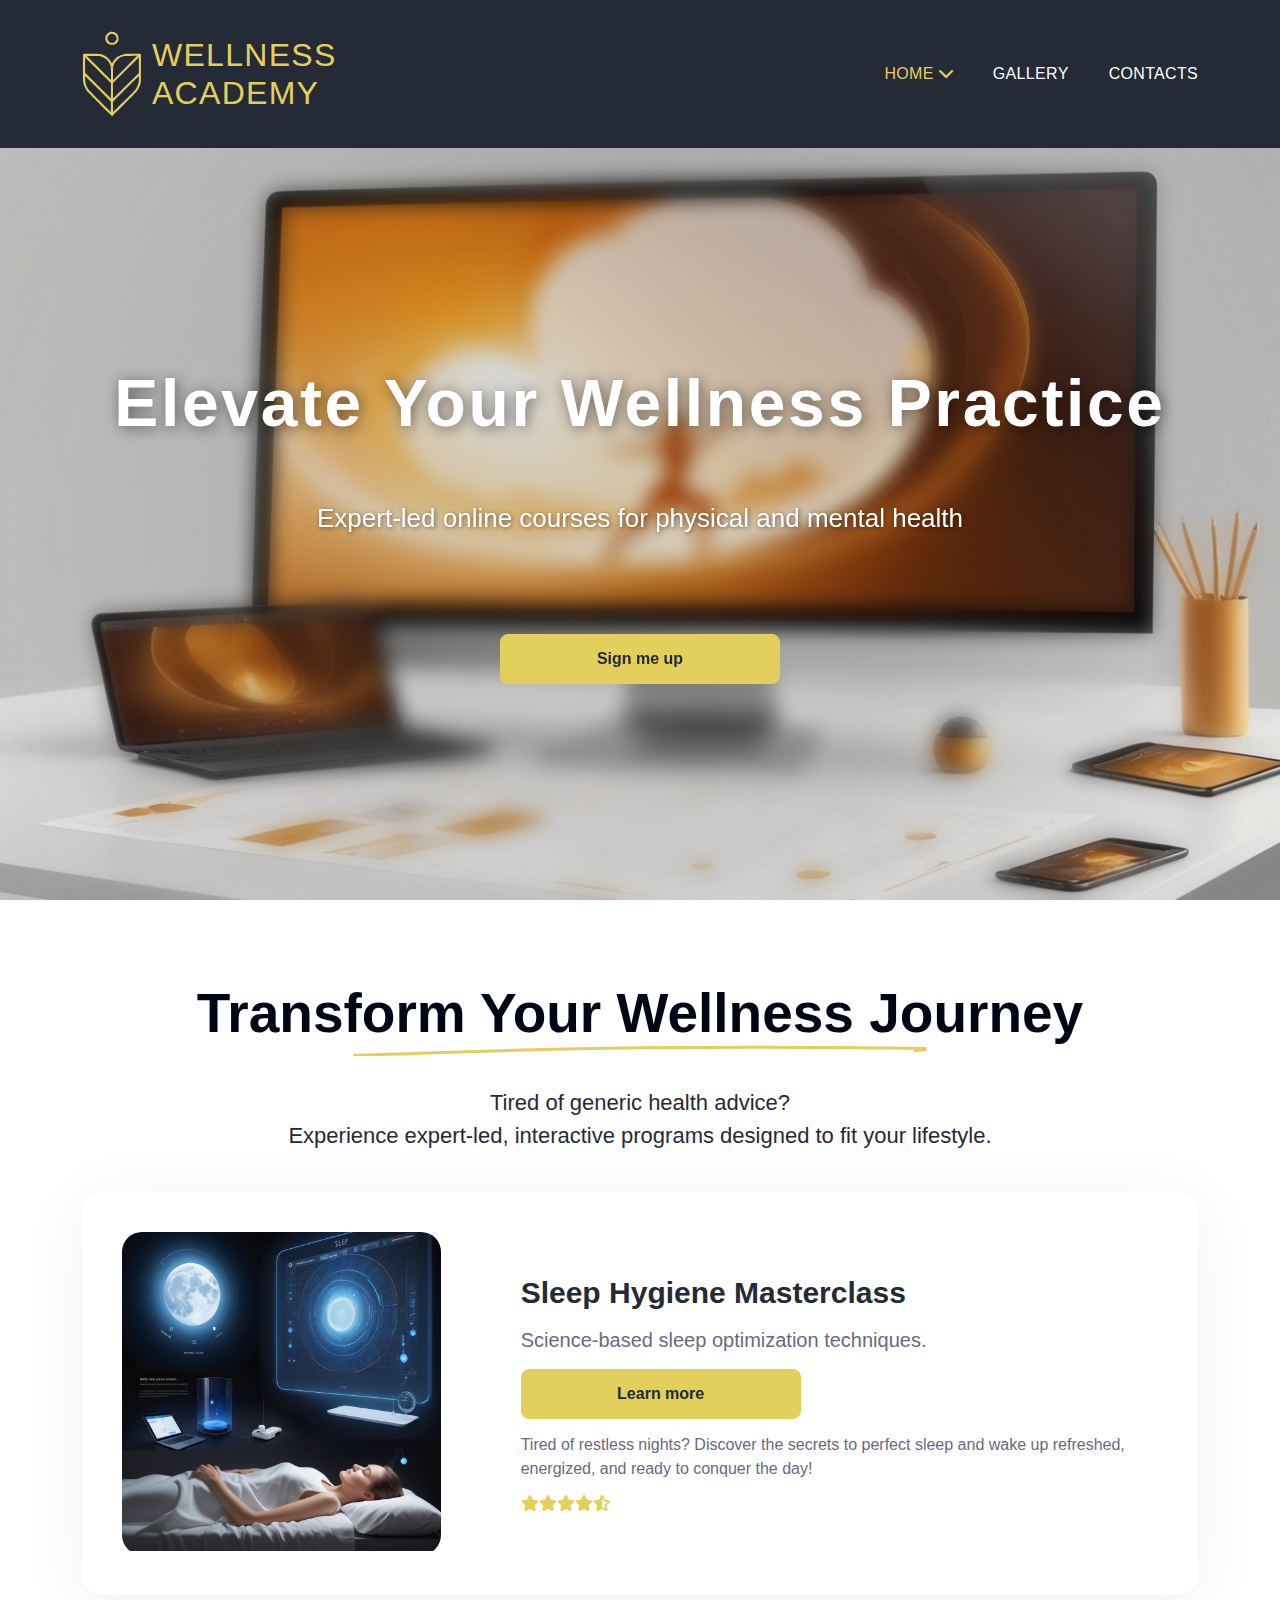
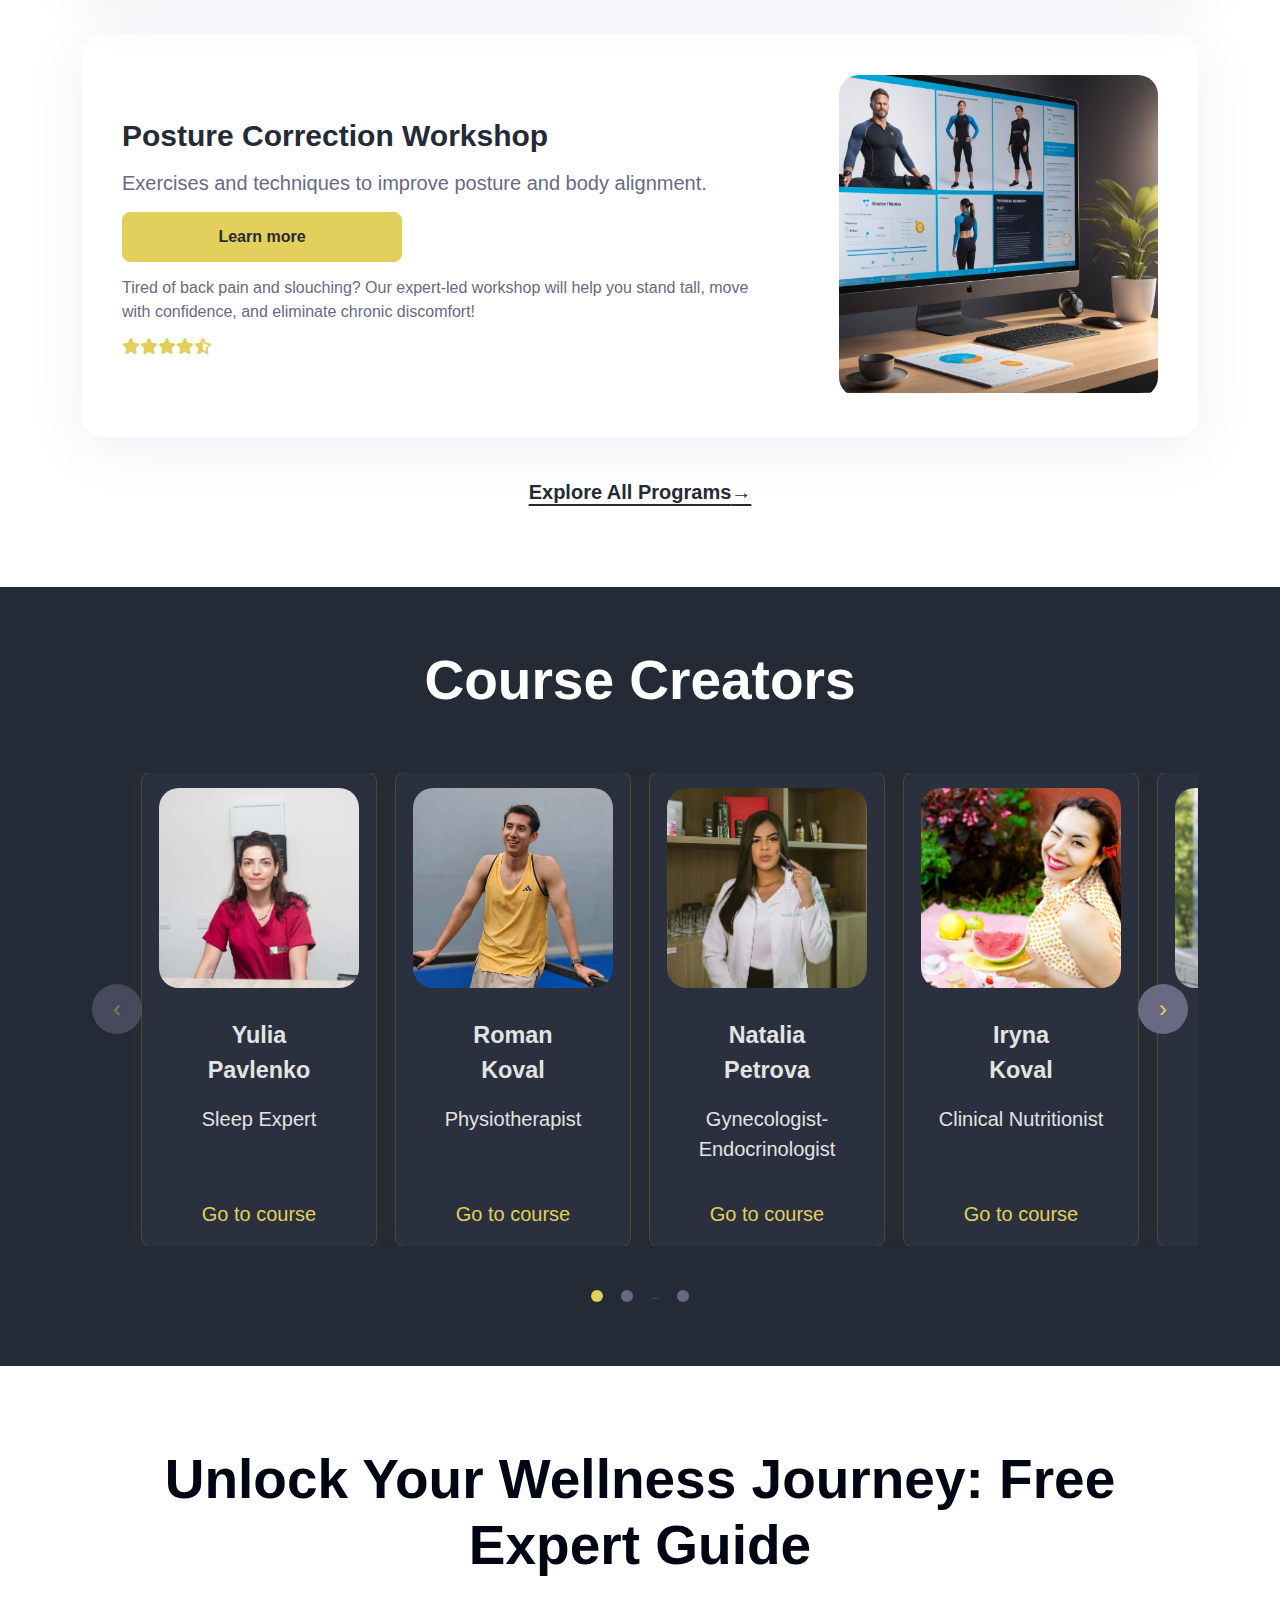
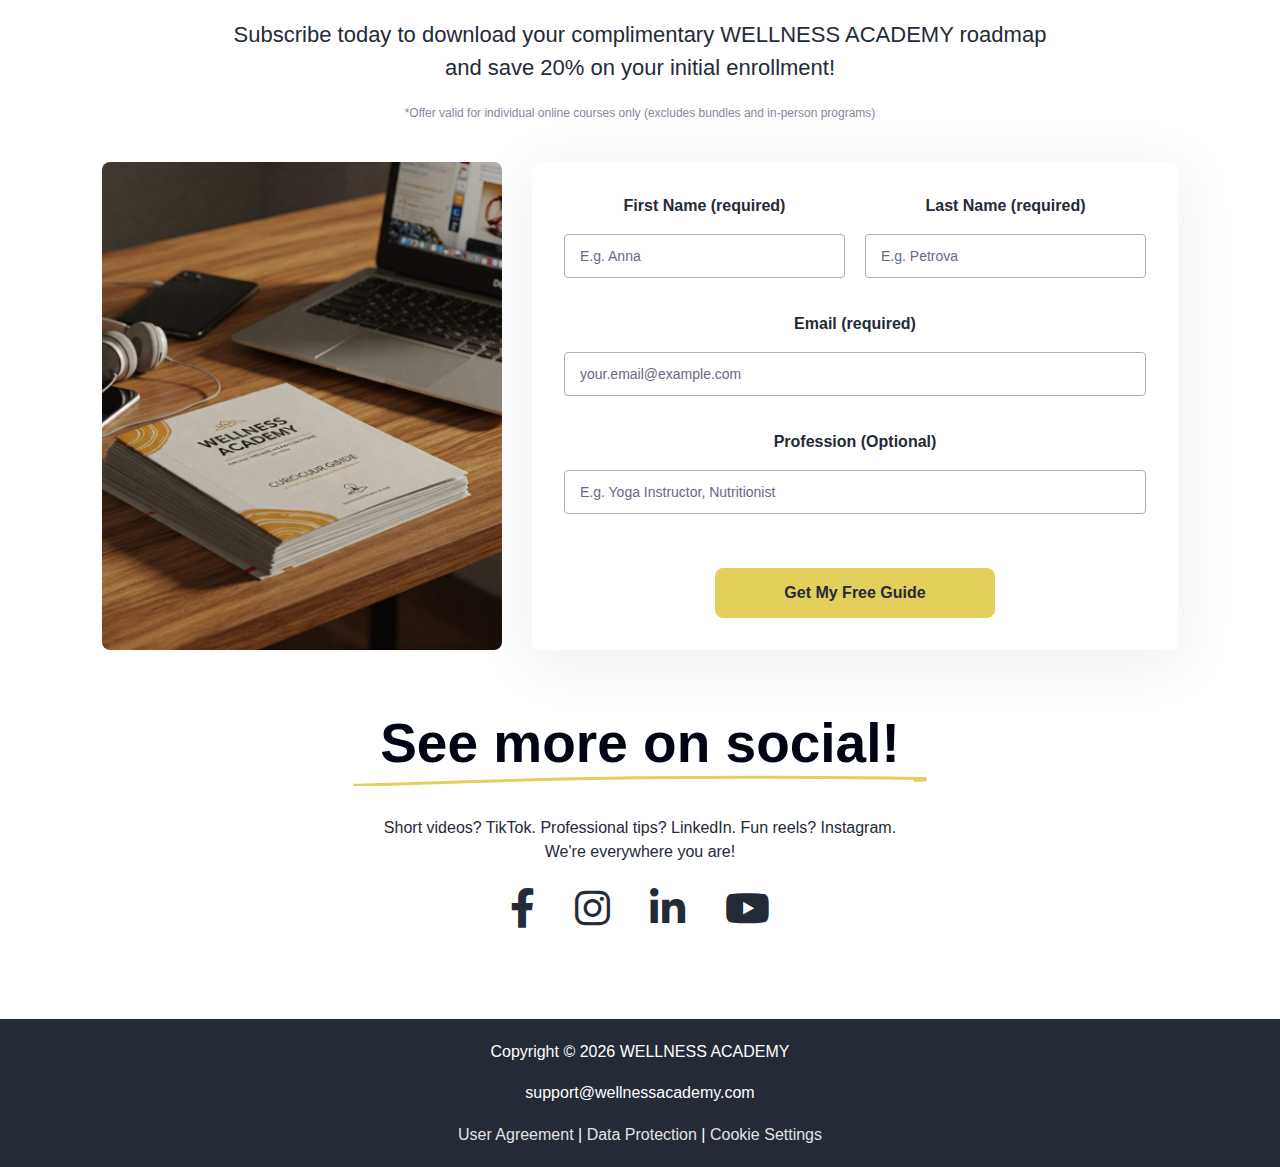
==== index.html @ 9ae43d6a "initial-all" ====
<!doctype html>
<html lang="en" class="page">
  <head>
    <meta charset="UTF-8" />
    <meta name="viewport" content="width=device-width, initial-scale=1.0" />
    <title>WELLNESS ACADEMY</title>
    <link rel="shortcut icon" href="./assets/favicon.ico" type="image/x-icon" />
    <link rel="stylesheet" href="./styles/styles.min.css">
    <link
      rel="stylesheet"
      href="https://cdnjs.cloudflare.com/ajax/libs/font-awesome/6.0.0-beta3/css/all.min.css"
    />
    <script src="./js/main.js" type="module" defer></script>
  </head>

  <body class="page__body">
    <header class="header">
      <div class="wrapper">
        <div class="header__content">
          <a href="#" class="header__logo logo">
            <img class="logo-img" src="./assets/logo.svg" alt="Logo" />
            <h1 class="logo-text">
              WELLNESS
              <br />
              ACADEMY
            </h1>
          </a>
          <nav class="header__nav nav">
            <ul class="nav__list">
              <li class="nav__item nav__item--active">
                <a class="nav__link" href="index.html">
                  Home
                  <i class="fas fa-chevron-down" id="dropdown-icon"></i>
                </a>
                <ul class="submenu">
                  <li><a class="nav__link" href="#featured-courses">Featured Courses</a></li>
                  <li><a class="nav__link" href="#creators">Course Creators</a></li>
                  <li><a class="nav__link" href="#guidePromo">Free Guide</a></li>
                </ul>
              </li>
              <li class="nav__item">
                <a class="nav__link" href="./pages/gallery.html">Gallery</a>
              </li>
              <li class="nav__item">
                <a class="nav__link" href="./pages/contacts.html"> Contacts </a>
              </li>
            </ul>
            <div class="header__mobile-menu">
              <i class="fas fa-bars"></i>
            </div>
          </nav>
        </div>
      </div>
    </header>

    <main class="main">
      <section class="hero">
        <div class="hero__content">
          <h2 class="hero__title">Elevate Your Wellness Practice</h2>
          <p class="hero__subtitle">Expert-led online courses for physical and mental health</p>
          <a href="#guidePromo" class="btn hero__button">Sign me up</a>
        </div>
      </section>

      <section id="featured-courses" class="section featured">
        <div class="wrapper">
          <h2 class="featured__title section__title">
            Transform Your Wellness Journey
            <svg xmlns="http://www.w3.org/2000/svg" width="573" height="68" viewBox="0 0 573 68">
              <path
                d="M 0,67.32 c 71.625,-1.87 143.25,-5.78 286.5,-7.48 c 143.25,-1.7 217.74,0 286.5,0.68 c 13.752,0.136 -10.887,1.938 -11.46,2.04"
                fill="none"
                stroke="#E3CF5B"
                stroke-width="3"
                stroke-linecap="round"
              />
            </svg>
          </h2>
          <p class="featured__subtitle section__subtitle">
            Tired of generic health advice?
            <br />
            Experience expert-led, interactive programs designed to fit your lifestyle.
          </p>
          <div class="featured__container" id="featuredCoursesContainer">
            <!-- Courses will be loaded here by JavaScript -->
          </div>

          <div class="featured__more">
            <a href="./pages/gallery.html" class="featured__link">Explore All Programs</a>
          </div>
        </div>
      </section>

      <section class="creators" id="creators">
        <div class="wrapper">
          <h2 class="section__title creators__title">Course Creators</h2>

          <div class="creators__slider">
            <button class="slider-button slider-button--prev">‹</button>
            <div class="creators__container">
              <!-- Creator cards will be added here -->
            </div>
            <button class="slider-button slider-button--next">›</button>
          </div>

          <div class="creators__pagination"></div>
        </div>
      </section>

      <section id="guidePromo" class="section guide">
        <div class="wrapper">
          <div class="guide__content">
            <h2 class="guide__title section__title">
              Unlock Your Wellness Journey: Free Expert Guide
            </h2>
            <p class="guide__subtitle section__subtitle">
              Subscribe today to download your complimentary WELLNESS ACADEMY roadmap
              <br />
              and save 20% on your initial enrollment!
            </p>
            <small class="guide__note"
              >*Offer valid for individual online courses only (excludes bundles and in-person
              programs)</small
            >
            <div class="guide__container">
              <div class="guide__image">
                <img src="./assets/guide.jpeg" alt="Curriculum Guide" />
              </div>
              <form class="guide__form form" id="guideForm">
                <div class="form-row">
                  <div class="form-group">
                    <label for="first-name" class="form-label">First Name (required)</label>
                    <input
                      class="form-field"
                      type="text"
                      id="first-name"
                      name="first_name"
                      required
                      placeholder="E.g. Anna"
                      aria-label="Enter your first name"
                    />
                  </div>

                  <div class="form-group">
                    <label for="last-name" class="form-label">Last Name (required)</label>
                    <input
                      class="form-field"
                      type="text"
                      id="last-name"
                      name="last_name"
                      required
                      placeholder="E.g. Petrova"
                      aria-label="Enter your last name"
                    />
                  </div>
                </div>

                <div class="form-group">
                  <label for="email" class="form-label">Email (required)</label>
                  <input
                    class="form-field"
                    type="email"
                    id="email"
                    name="email"
                    required
                    placeholder="your.email@example.com"
                    aria-label="Enter your email address"
                  />
                </div>

                <div class="form-group">
                  <label for="profession" class="form-label">Profession (Optional)</label>
                  <input
                    class="form-field"
                    type="text"
                    id="profession"
                    name="profession"
                    placeholder="E.g. Yoga Instructor, Nutritionist"
                    aria-label="Enter your profession"
                  />
                </div>

                <button type="submit" class="guide__form-button btn">Get My Free Guide</button>
              </form>
            </div>
            <div class="guide__social">
              <h2 class="section__title guide__social-title">
                See more on social!
                <svg
                  class="guide__social-decoration"
                  xmlns="http://www.w3.org/2000/svg"
                  width="573"
                  height="68"
                  viewBox="0 0 573 68"
                >
                  <path
                    d="M 0,67.32 c 71.625,-1.87 143.25,-5.78 286.5,-7.48 c 143.25,-1.7 217.74,0 286.5,0.68 c 13.752,0.136 -10.887,1.938 -11.46,2.04"
                    fill="none"
                    stroke="#E3CF5B"
                    stroke-width="3"
                    stroke-linecap="round"
                  />
                </svg>
              </h2>

              <p class="guide__social-subtitle section__subtitle">
                Short videos? TikTok. Professional tips? LinkedIn. Fun reels? Instagram.
                <br />
                We're everywhere you are!
              </p>
              <div class="guide__social social-icons">
                <a
                  href="https://www.facebook.com/"
                  class="guide__social-link"
                  target="_blank"
                  rel="noopener noreferrer"
                >
                  <i class="fab fa-facebook-f"></i>
                </a>
                <a
                  href="https://www.instagram.com/"
                  class="guide__social-link"
                  target="_blank"
                  rel="noopener noreferrer"
                >
                  <i class="fab fa-instagram"></i>
                </a>
                <a
                  href="https://www.linkedin.com/"
                  class="guide__social-link"
                  target="_blank"
                  rel="noopener noreferrer"
                >
                  <i class="fab fa-linkedin-in"></i>
                </a>
                <a
                  href="https://www.youtube.com/"
                  class="guide__social-link"
                  target="_blank"
                  rel="noopener noreferrer"
                >
                  <i class="fab fa-youtube"></i>
                </a>
              </div>
            </div>
          </div>
        </div>
      </section>
    </main>

    <footer class="footer">
      <div class="footer__content">
        <p class="footer__copyright">
          Copyright © <span id="current-year"></span> WELLNESS ACADEMY
        </p>

        <div class="footer__contact">
          <a href="mailto:support@wellnessacademy.com" class="footer__email"
            >support@wellnessacademy.com</a
          >
        </div>

        <div class="footer__links">
          <a href="/terms" class="footer__link">User Agreement</a> |
          <a href="/privacy" class="footer__link">Data Protection</a> |
          <a href="/cookies" class="footer__link">Cookie Settings</a>
        </div>
      </div>
    </footer>
  </body>
</html>
---- styles/styles.min.css ----
﻿:root{--header-height: 80px}.course-card-row,.detailed-hero__text-content,.detailed-hero__meta,.detailed__enrollment-rating,.creators__slider,.creators__slider .slider-button,.creators .creator-card,.featured__container,.hero,.hero__content,.social-icons,.popup-content{display:flex;align-items:center;justify-content:center}.contacts__container,.contacts__info,.courses__container,.gallery-controls__filters,.detailed-hero__content,.featured-card,.header__content{display:grid;align-items:center}.section__title svg{position:absolute;bottom:-10px;left:50%;max-width:100%;transform:translateX(-50%)}@media(width <= 992px){.section__title svg{width:80%}}@media(width <= 768px){.section__title svg{width:70%}}@media(width <= 480px){.section__title svg{bottom:-30px;width:60%}}.gallery-controls__search-input,.form-group .form-field,.form-group textarea{width:100%;padding:12px 15px;border:1px solid #afafaf;border-radius:4px;font-size:1.6rem;outline:none;transition:all .3s ease-in-out}@media(width <= 480px){.gallery-controls__search-input,.form-group .form-field,.form-group textarea{padding:10px 12px;font-size:1.4rem}}.gallery-controls__search-input:focus,.form-group .form-field:focus,.form-group textarea:focus{border-color:#e3cf5b;box-shadow:0 0 0 .2rem rgba(227,207,91,.2);outline:none}.gallery-controls__search-input::placeholder,.form-group .form-field::placeholder,.form-group textarea::placeholder{color:rgba(105,105,132,.5);font-size:1.4rem}.gallery-controls__search-input:focus::placeholder,.form-group .form-field:focus::placeholder,.form-group textarea:focus::placeholder{opacity:.7}.detailed-content__block-title,.detailed-instructor__title{position:relative;color:#252a37;font-family:"Helvetica Neue",sans-serif;font-size:2.4rem;margin-bottom:2rem;padding-bottom:1rem}.detailed-content__block-title::after,.detailed-instructor__title::after{position:absolute;bottom:0;left:0;width:60px;height:3px;background:#e3cf5b;content:""}.detailed-instructor__card-name,.featured-card__title{color:#252a37;font-family:"Montserrat",sans-serif;font-size:3rem;font-weight:700;line-height:1.2}@media(width <= 768px){.detailed-instructor__card-name,.featured-card__title{font-size:2rem}}@media(width <= 480px){.detailed-instructor__card-name,.featured-card__title{font-size:1.6rem}}.detailed-instructor__card-role,.featured-card__description{color:#696984;font-family:"Poppins",sans-serif;font-size:2rem;font-weight:400;line-height:1.5}@media(width <= 768px){.detailed-instructor__card-role,.featured-card__description{font-size:1.6rem}}@media(width <= 480px){.detailed-instructor__card-role,.featured-card__description{font-size:1.4rem}}.detailed-instructor__card-bio,.featured-card__promo{color:#696984;font-size:1.6rem}@media(width <= 768px){.detailed-instructor__card-bio,.featured-card__promo{font-size:1.4rem}}@media(width <= 480px){.detailed-instructor__card-bio,.featured-card__promo{font-size:1.2rem}}.detailed-hero,.hero{height:calc(100vh - var(--header-height));min-height:450px}@media(width <= 768px){.detailed-hero,.hero{height:calc(100vh - var(--header-height));min-height:400px}}@media(width <= 480px){.detailed-hero,.hero{height:auto;min-height:30vh}}html{line-height:1.15;font-family:sans-serif;text-size-adjust:100%}body{margin:0}p{margin:0}main{display:block;margin:0}article,aside,details,figcaption,figure,footer,header,hgroup,main,menu,nav,section,summary{display:block}audio,canvas,progress,video{display:inline-block;vertical-align:baseline}audio:not([controls]){display:none;height:0}[hidden],template{display:none}a{text-decoration:none;background-color:rgba(0,0,0,0)}a:active,a:hover{outline:0}abbr[title]{border-bottom:1px dotted}b,strong{font-weight:bold}dfn{font-style:italic}h1,h2,h3,h4,h5,h6,p{margin:0}mark{background:#ff0;color:#000}small{font-size:80%}sub,sup{font-size:75%;line-height:0;position:relative;vertical-align:baseline}sup{top:-0.5em}sub{bottom:-0.25em}img{border:0}svg:not(:root){overflow:hidden}figure{margin:1em 40px}hr{box-sizing:content-box;height:0}pre{overflow:auto}code,kbd,pre,samp{font-family:monospace;font-size:1em}button,input,optgroup,select,textarea{color:inherit;font:inherit;margin:0}button{overflow:visible}button,select{text-transform:none}button,html input[type=button],input[type=reset],input[type=submit]{appearance:button;cursor:pointer}button[disabled],html input[disabled]{cursor:default}input{line-height:normal}button::-moz-focus-inner,input::-moz-focus-inner{border:0;padding:0}input[type=checkbox],input[type=radio]{box-sizing:border-box;padding:0}input[type=number]::-webkit-inner-spin-button,input[type=number]::-webkit-outer-spin-button{height:auto}input[type=search]{appearance:textfield;box-sizing:content-box}input[type=search]::-webkit-search-cancel-button,input[type=search]::-webkit-search-decoration{appearance:none}fieldset{border:1px solid silver;margin:0 2px;padding:.35em .63em .75em}legend{border:0;padding:0}textarea{overflow:auto}optgroup{font-weight:bold}table{border-collapse:collapse;border-spacing:0}td,th{padding:0}ul{padding-left:0;list-style:none}*{box-sizing:border-box}.page{color:#696984;font-family:"Poppins",sans-serif;font-size:10px;font-style:normal;font-weight:400;line-height:1.5;min-height:100vh;scroll-behavior:smooth}.page__body{margin:0;padding:0;min-height:inherit}.page__body.no-scroll{position:fixed;width:100%;height:100%;overflow:hidden}.section{padding:80px 0;background-color:#fff}.section.pagination{margin-bottom:0;padding-bottom:0}@media(width <= 992px){.section{padding:65px 0}}@media(width <= 768px){.section{padding:50px 0}}@media(width <= 480px){.section{padding:35px 0}}.section__title{font-family:"Helvetica Neue",sans-serif;font-size:5.5rem;font-weight:700;line-height:1.2;text-align:center}@media(width <= 992px){.section__title{font-size:4.8rem}}@media(width <= 768px){.section__title{font-size:4rem}}@media(width <= 480px){.section__title{font-size:3.2rem}}.section__subtitle{color:#252a37;font-family:"Montserrat",sans-serif;font-size:2.2rem;font-weight:300;line-height:1.5;text-align:center}@media(width <= 992px){.section__subtitle{font-size:2rem}}@media(width <= 768px){.section__subtitle{font-size:1.8rem;line-height:1.4}}@media(width <= 480px){.section__subtitle{font-size:1.6rem;line-height:1.3}}.hero__content,.wrapper{width:100%;margin:0 auto;padding:0 15px;box-sizing:border-box;max-width:1146px}@media(width <= 768px){.hero__content,.wrapper{padding:0 20px;max-width:728px}}@media(width <= 480px){.hero__content,.wrapper{padding:0 15px;max-width:450px}}.header{padding:30px 0;color:#fff;background-color:#252a37}@media(width <= 480px){.header{padding:20px 0}}.header__content{gap:20px;grid-template-columns:250px auto;justify-content:space-between}.header__logo{grid-column:1/2}.header__nav{grid-column:2/-1;justify-items:end}.header__mobile-menu{display:none;background:none;border:none;cursor:pointer}.header__mobile-menu>i{color:#fff;font-size:32px}@media(width <= 768px){.header__mobile-menu{display:block}}@media(width <= 480px){.header__mobile-menu{display:block}}.footer{padding:20px 0;color:#fff;background:#252a37;font-size:16px;font-weight:300;line-height:1.6;text-align:center}.footer__content{display:flex;align-items:center;flex-direction:column;gap:16px}.footer__email{color:inherit;text-decoration:none;transition:all .3s ease-in-out}.footer__email:hover{color:#e3cf5b;text-decoration:underline}.footer__link{color:#e3e3e3;text-decoration:none;transition:all .3s ease-in-out}.footer__link:hover{color:#e3cf5b;text-decoration:underline}.logo{display:flex;align-items:center;gap:10px}.logo-img{width:60px;height:100%;object-fit:contain}.logo-text{color:#e3cf5b;font-family:"Helvetica Neue",sans-serif;font-size:3.2rem;font-weight:300;letter-spacing:.04em;line-height:1.2}@media(width <= 768px){.logo-text{font-size:2.5rem}}@media(width <= 480px){.logo-text{font-size:2rem}}.nav__link{color:inherit;font-size:1.6rem;font-weight:300;letter-spacing:.02em;line-height:1.2;text-decoration:none;text-transform:uppercase;transition:all .3s ease-in-out}.nav__link:hover{color:#e3cf5b;text-decoration:underline}.nav__link.active{color:#e3cf5b}.nav__item{position:relative;list-style:none}.nav__item--active>.nav__link{color:#e3cf5b}.nav__item .submenu{position:absolute;top:100%;left:0;display:none;width:max-content;padding:10px;background:#252a37;list-style:none}.nav__item .submenu .nav__link{display:block;padding:5px 10px;font-size:1.4rem}.nav__item .submenu.show{display:flex;flex-direction:column;gap:2em;padding-top:25px;z-index:5}.nav__item .submenu.show>li:not(:last-child){border-bottom:1px solid hsla(0,0%,100%,.1);margin-bottom:16px}.nav__list{display:flex;margin:0;align-items:center;gap:40px}@media(width <= 768px){.nav__list{display:none}}@media(width <= 480px){.nav__list{display:none}}.nav__list.open{position:fixed;display:flex;width:100%;height:calc(100vh - 140px);padding:20px;background:#252a37;flex-direction:column;inset:140px 0 0;overflow-y:auto;z-index:1000}@media(width <= 480px){.nav__list.open{top:120px;height:calc(100vh - 120px)}}.nav__list.open .nav__item{width:100%;padding:15px 0;border-bottom:1px solid hsla(0,0%,100%,.1)}.nav__list.open .nav__item>.nav__link{display:block;width:100%;color:inherit;font-size:1.8rem;text-decoration:none}.nav__list.open .nav__item .submenu{position:static;display:none;width:100%;padding:10px 0 0 20px;border:none}.nav__list.open .nav__item .submenu.show{display:block}.btn{display:flex;width:280px;height:50px;color:#252a37;align-items:center;background:#e3cf5b;border:1px solid #e3cf5b;border-radius:8px;box-sizing:border-box;cursor:pointer;font-family:"Helvetica Neue",sans-serif;font-size:1.6rem;font-weight:600;justify-content:center;line-height:2.2rem;text-decoration:none;transition:all .3s ease-in-out}.btn:hover{background:rgb(217.3,190.8,37.1)}.btn:disabled{cursor:not-allowed;opacity:.5}.btn:disabled:hover{background:#e3cf5b}@media(width <= 992px){.btn{width:240px;height:45px}}@media(width <= 768px){.btn{width:200px;height:42px;font-size:1.4rem;line-height:2rem}}@media(width <= 480px){.btn{width:100%;height:40px;border-radius:6px;line-height:1.8rem}}.form{display:flex;margin:0 auto;padding:32px;border-radius:8px;flex-direction:column;gap:24px;max-width:800px}@media(width <= 768px){.form{margin:0 auto;padding:24px;gap:20px;max-width:400px}}@media(width <= 480px){.form{padding:16px;gap:16px}}.form-row{display:grid;gap:20px;grid-template-columns:repeat(auto-fit, minmax(150px, 1fr))}@media(width <= 768px){.form-row{gap:14px}}@media(width <= 480px){.form-row{gap:10px;grid-template-columns:1fr}}.form-group{position:relative;display:flex;flex-direction:column;gap:8px;margin-bottom:10px}.form-group label{display:block;font-size:1.6rem;font-weight:600;line-height:1.5;margin-bottom:8px}@media(width <= 480px){.form-group label{font-size:1.6rem}}.form-group .form-field,.form-group textarea{color:#010514;background-color:#fff;border:1px solid #afafaf;transition:all .3s ease-in-out}.form-group .form-field::placeholder,.form-group textarea::placeholder{color:#696984}.form-group textarea{min-height:120px;resize:vertical}.form .field-error{position:absolute;top:100%;left:0;display:block;color:#f44336;font-size:1.2rem;min-height:1.2em;opacity:1;transform:translateY(3px)}.popup-overlay{position:fixed;top:0;left:0;display:flex;width:100%;height:100%;align-items:center;background-color:rgba(0,0,0,.5);justify-content:center;z-index:1000}.popup-content{width:90%;margin:0 auto;padding:30px;background:#fff;border-radius:8px;box-shadow:0 2px 10px rgba(0,0,0,.5);flex-direction:column;font-size:18px;gap:20px;line-height:1.6;max-width:600px;text-align:center}.popup-link{color:#252a37;transition:all .3s ease-in-out}.popup-link:hover{color:#e3cf5b;text-decoration:underline;text-underline-offset:2px}.social-icons{gap:40px}@media(width <= 480px){.social-icons{gap:20px}}.social-icons a{color:#252a37;transition:all .3s ease-in-out}.social-icons a:hover{color:#e3cf5b}.hero{position:relative;padding:20px;background-image:url("../assets/hero.jpg");background-position:center;background-repeat:no-repeat;background-size:cover;text-align:center}.hero::after{position:absolute;top:0;left:0;width:100%;height:100%;backdrop-filter:blur(10px);background:rgba(0,0,0,.15);content:"";mask-image:radial-gradient(circle, white 40%, transparent 100%);z-index:1}.hero__content{position:relative;height:100%;padding:20px;flex-direction:column;gap:60px;z-index:2}@media(width <= 992px){.hero__content{gap:50px}}@media(width <= 768px){.hero__content{gap:30px}}@media(width <= 480px){.hero__content{padding:15px;gap:15px}}.hero__title{position:relative;color:#fff;font-family:"Montserrat",sans-serif;font-size:6.6rem;font-weight:700;letter-spacing:.04em;line-height:1.2;text-shadow:2px 2px 14px rgba(0,0,0,.5);z-index:2}@media(width <= 992px){.hero__title{font-size:5.5rem}}@media(width <= 768px){.hero__title{font-size:4.5rem;line-height:1.3}}@media(width <= 480px){.hero__title{font-size:3.5rem;max-width:95%}}.hero__subtitle{color:#fff;font-family:"Poppins",sans-serif;font-size:2.6rem;font-weight:300;line-height:1.2;margin-bottom:40px;text-shadow:1px 1px 4px rgba(0,0,0,.5)}@media(width <= 992px){.hero__subtitle{font-size:2.4rem}}@media(width <= 768px){.hero__subtitle{font-size:2rem;margin-bottom:20px;max-width:90%}}@media(width <= 480px){.hero__subtitle{font-size:1.8rem;margin-bottom:15px;max-width:100%}}.hero__button{position:relative;margin:0 auto;z-index:2}.featured__container{flex-direction:column;gap:40px;margin-bottom:40px}@media(width <= 992px){.featured__container{gap:25px;margin-bottom:30px}}@media(width <= 768px){.featured__container{gap:20px;margin-bottom:20px}}.featured__title{position:relative;margin:0 0 40px;color:#010514}.featured__subtitle{position:relative;margin-bottom:40px}@media(width <= 768px){.featured__subtitle{margin-bottom:30px}}@media(width <= 480px){.featured__subtitle{margin-bottom:20px}}.featured-card{padding:40px;border-radius:20px;box-shadow:0px 10px 60px rgba(38,45,118,.08);gap:80px;grid-template-columns:minmax(300px, 1fr) 2fr}@media(width <= 768px){.featured-card{padding:30px;gap:40px}}@media(width <= 480px){.featured-card{padding:20px;gap:20px;grid-template-columns:1fr}}.featured-card__content{display:flex;flex-direction:column;gap:14px}@media(width <= 480px){.featured-card__content{gap:12px}}.featured-card:last-child{grid-template-columns:2fr minmax(300px, 1fr)}.featured-card:last-child .featured-card__content{order:-1}@media(width <= 480px){.featured-card:last-child{grid-template-columns:1fr}.featured-card:last-child .featured-card__content{order:0}}.featured-card__image-container{border-radius:20px;overflow:hidden}.featured-card__image{width:100%;object-fit:contain;transition:all .3s ease-in-out}.featured-card__image:hover{transform:scale(1.05)}@media(width <= 480px){.featured-card__image{max-height:200px;object-fit:cover;object-position:center top}}@media(width <= 768px){.featured-card__title{font-size:2rem}}@media(width <= 480px){.featured-card__title{font-size:1.6rem;margin-bottom:5px}}.featured-card__description{margin:0}@media(width <= 480px){.featured-card__description{margin-bottom:10px}}.featured-card__promo{margin:0}.featured-card__rating{display:flex;color:#e3cf5b;align-items:center;font-size:16px}@media(width <= 480px){.featured__enroll-button{padding:8px 16px;font-size:1.4rem;margin-bottom:14px}}.featured__more{margin:0 auto;font-size:2rem;font-weight:700;text-align:center;text-underline-offset:5px}.featured__link{color:#252a37;text-decoration:underline;transition:all .3s ease-in-out}.featured__link:hover{color:rgb(217.3,190.8,37.1);text-decoration:underline}.featured__link::after{content:"→";transition:all .3s ease-in-out}.featured__link:hover::after{transform:translateX(3px)}.creators{padding:60px 0;color:#fff;background-color:#252a37}@media(width <= 480px){.creators{padding:4rem 0}}.creators__title{color:#fff;margin-bottom:60px}@media(width <= 480px){.creators__title{margin-bottom:30px}}.creators__slider{position:relative;width:100%;padding:0 60px;margin-bottom:40px;overflow:hidden}.creators__slider .slider-button{position:absolute;top:50%;width:50px;height:50px;padding:15px;color:#e3cf5b;background-color:#696984;border:none;border-radius:50%;cursor:pointer;font-size:24px;transform:translateY(-50%);transition:all .3s ease-in-out;z-index:2}.creators__slider .slider-button:hover{color:#fff;background:#e3cf5b}.creators__slider .slider-button:disabled{cursor:not-allowed;opacity:.5;user-select:none}.creators__slider .slider-button:disabled:hover{background-color:#696984}.creators__slider .slider-button--prev{left:10px}.creators__slider .slider-button--next{right:10px}.creators__container{display:flex;width:100%;gap:20px;justify-content:flex-start;scroll-behavior:smooth;transition:transform .4s ease-in-out}@media(width <= 480px){.creators__container{padding:0 4rem;gap:14px}}.creators .creator-card{padding:15px;color:#e3e3e3;background-color:rgb(42.0432608696,47.7247826087,62.4967391304);border-radius:8px;box-shadow:0 4px 15px rgba(0,0,0,.2),0 0 0 1px rgba(227,207,91,.2),0 0 20px rgba(227,207,91,.1);flex:0 0 calc(25% - 1.5rem);flex-direction:column;font-size:2rem;gap:15px;justify-content:start;min-height:450px;text-align:center;transition:all .3s ease-in-out}@media(width <= 992px){.creators .creator-card{flex:0 0 calc(30% - 1rem);font-size:1.8rem;min-height:400px}}@media(width <= 480px){.creators .creator-card{padding:10px;flex:0 0 100%;font-size:1.4rem;min-height:300px}}.creators .creator-card:hover{background-color:rgba(37,42,55,.95);transform:translateY(-2px)}.creators .creator-card__image{width:200px;aspect-ratio:1/1;border-radius:20px;margin-bottom:15px;object-fit:cover}.creators .creator-card__role{font-weight:300;margin-bottom:20px}@media(width <= 480px){.creators .creator-card__role{margin-bottom:10px}}.creators .creator-card__link{display:inline-block;color:#e3cf5b;border-bottom:2px solid rgba(0,0,0,0);font-weight:500;margin-top:auto;text-decoration:none;transition:all .3s ease-in-out}.creators .creator-card__link:hover{text-decoration:underline;text-underline-offset:3px}.creators__pagination{display:flex;align-items:center;gap:8px;justify-content:center;min-height:20px;text-align:center}.creators .pagination-dot{display:inline-block;width:12px;height:12px;margin:0 5px;background-color:#696984;border-radius:50%;cursor:pointer;transition:all .3s ease-in-out}.creators .pagination-dot:hover:not(.active){outline:1px solid #e3cf5b;outline-offset:1px}.creators .pagination-dot.active{background-color:#e3cf5b}.creators .pagination-ellipsis{padding:0 .5rem;color:#696984;user-select:none}.detailed-hero{position:relative;max-height:750px;text-align:left}@media(width <= 768px){.detailed-hero{max-height:500px}}@media(width <= 480px){.detailed-hero{max-height:none}}.detailed-hero__content{width:100%;gap:2rem;grid-template-columns:minmax(300px, 1fr) 1fr}@media(width <= 480px){.detailed-hero__content{grid-template-columns:1fr}}.detailed-hero__image-container{width:100%}.detailed-hero__image{display:block;width:100%;height:auto;border-radius:20px;box-shadow:0px 10px 60px rgba(38,45,118,.08);object-fit:contain}@media(width <= 768px){.detailed-hero__image{margin:0 auto 2rem;max-height:280px}}.detailed-hero__text-content{width:100%;height:100%;flex-direction:column;gap:30px;justify-content:space-around}.detailed-hero__title{color:#010514}.detailed-hero__subtitle{padding:0 2rem;max-width:800px;opacity:.9}.detailed-hero__meta{width:100%;flex-wrap:wrap;font-size:1.6rem;justify-content:space-around}@media(width <= 768px){.detailed-hero__meta{align-items:flex-start;flex-direction:column;gap:1.5rem}}@media(width <= 480px){.detailed-hero__meta{align-items:center;font-size:1.4rem}}.detailed-hero__meta-item{display:flex;align-items:center;gap:.8rem}.detailed-hero__meta-item i{color:rgb(217.3,190.8,37.1);font-size:1.8rem}.detailed-content{padding:65px 0;background-color:#e3e3e3;border-radius:20px}.detailed-content__main{width:100%}.detailed-content__block{margin-bottom:60px}@media(width <= 768px){.detailed-content__block{margin-bottom:40px}}@media(width <= 480px){.detailed-content__block{margin-bottom:30px}}.detailed-content__block-title--main{font-size:3.2rem}.detailed-content__block-text{color:#252a37;font-size:1.6rem;line-height:1.5}.detailed-content__block-list{list-style:none;padding-left:30px}.detailed-content__block-item{position:relative;color:#010514;font-size:1.6rem;margin-bottom:1.5rem;padding-left:3rem}.detailed-content__block-item::before{position:absolute;top:-0.4rem;left:0;color:#e3cf5b;content:"•";font-size:2.4rem}.detailed-content__features{display:grid;gap:2rem;grid-template-columns:repeat(auto-fit, minmax(250px, 1fr));margin-bottom:4rem}@media(width <= 768px){.detailed-content__features{grid-template-columns:1fr}}.detailed-content__feature{padding:2rem;background:#fff;border-radius:20px;box-shadow:0px 10px 60px rgba(38,45,118,.08);transition:all .3s ease-in-out}.detailed-content__feature:hover{transform:translateY(-5px)}.detailed-content__feature-icon{color:rgb(217.3,190.8,37.1);font-size:2.4rem;margin-bottom:1rem}.detailed-content__feature-title{color:#252a37;font-size:1.8rem;margin-bottom:1rem}.detailed-content__feature-text{color:#696984;font-size:1.5rem}.detailed__enrollment{padding:3rem;background:#fff;border:0 solid #e3cf5b;border-radius:20px;border-width:3px 0;box-shadow:0px 10px 60px rgba(38,45,118,.08);text-align:center}.detailed__enrollment-price{color:#e3cf5b;font-family:"Montserrat",sans-serif;font-size:3rem;font-weight:bold;margin-bottom:1.5rem}.detailed__enrollment-rating{font-size:1.6rem;gap:1rem;margin-bottom:2rem}.detailed__enrollment-rating i{color:#e3cf5b}.detailed__enrollment-rating-value{color:#252a37}.detailed__enrollment-button{margin:0 auto}.detailed-instructor__title{font-size:3.2rem}.detailed-instructor__info{margin-top:2rem}.detailed-instructor__card{display:flex;padding:3rem;align-items:center;background:#fff;border-radius:20px;box-shadow:0px 10px 60px rgba(38,45,118,.08);gap:4rem}@media(width <= 768px){.detailed-instructor__card{flex-direction:column;text-align:center}}.detailed-instructor__card-image{width:200px;aspect-ratio:1/1;border:3px solid #f1e7ad;border-radius:50%;flex-shrink:0;object-fit:cover}.detailed-instructor__card-details{flex:1}.detailed-instructor__card-name{margin-bottom:.5rem}.detailed-instructor__card-role{color:rgb(217.3,190.8,37.1);font-style:italic;margin-bottom:15px}.guide{position:relative;text-align:center}.guide__content{margin:0 auto}.guide__title{position:relative;margin:0 0 40px;color:#010514}@media(width <= 480px){.guide__title{margin:0 0 30px}}.guide__subtitle{position:relative;margin-bottom:20px}@media(width <= 480px){.guide__subtitle{margin-bottom:15px}}.guide__note{display:block;color:#696984;font-size:1.2rem;margin-bottom:40px;opacity:.8}@media(width <= 768px){.guide__note{margin-bottom:30px}}@media(width <= 480px){.guide__note{margin-bottom:20px}}.guide__container{display:flex;margin:0 auto 60px;padding:0 20px;align-items:stretch;gap:30px;justify-content:space-between}@media(width <= 768px){.guide__container{padding:40px 0;background-image:url("../assets/guide.jpeg");background-position:center;background-repeat:no-repeat;background-size:cover}}@media(width <= 480px){.guide__container{padding:30px 0;background-color:#fff;background-image:none}}.guide__image{flex:1;max-width:400px;overflow:hidden}.guide__image img{width:100%;height:100%;border-radius:8px;object-fit:cover}@media(width <= 768px){.guide__image{display:none}}.guide__form{background-color:hsla(0,0%,100%,.95);box-shadow:0px 10px 60px rgba(38,45,118,.08);flex:1}.guide__form .form-group label{color:#252a37}.guide__form .form-group .form-field,.guide__form .form-group textarea{color:#010514}.guide__form .form-group{position:relative;margin-bottom:10px}.guide__form .field-error{position:absolute;top:100%;left:0;display:block;color:#f44336;font-size:1.2rem;margin-top:2px;opacity:1;z-index:10}.guide__form-button{align-self:center;margin-top:20px}.guide__social-title{position:relative;margin:0 0 40px;color:#010514}.guide__social-subtitle{font-size:1.6rem;margin-bottom:15px}.guide__social-link{font-size:4rem}@media(width <= 768px){.guide__social-link{font-size:3rem}}@media(width <= 480px){.guide__social-link{font-size:2.5rem}}.gallery-controls{display:flex;flex-direction:column;gap:2rem}.gallery-controls__title{position:relative;margin:0 0 40px;color:#010514}.gallery-controls__subtitle{margin-bottom:60px}@media(width <= 768px){.gallery-controls__subtitle{margin-bottom:40px}}.gallery-controls__filters{margin:0 auto 30px;gap:20px;grid-template-columns:repeat(3, minmax(250px, 1fr));max-width:800px}@media(width <= 768px){.gallery-controls__filters{gap:20px;grid-template-columns:repeat(2, minmax(250px, 1fr));justify-items:start;max-width:600px}}@media(width <= 480px){.gallery-controls__filters{gap:10px;grid-template-columns:1fr;margin-bottom:20px}}.gallery-controls__filter{display:flex;flex-direction:column;gap:.5rem}@media(width <= 480px){.gallery-controls__filter{width:100%}}@media(width <= 768px){.gallery-controls__filter:nth-child(2){justify-self:end}}@media(width <= 480px){.gallery-controls__filter:nth-child(2){justify-self:start}}.gallery-controls__dropdown{position:relative}.gallery-controls__dropdown-toggle{display:flex;width:280px;height:50px;color:#252a37;align-items:center;background:#e3cf5b;border:1px solid #e3cf5b;border-radius:8px;box-sizing:border-box;cursor:pointer;font-family:"Helvetica Neue",sans-serif;font-size:1.6rem;font-weight:600;justify-content:center;line-height:2.2rem;text-decoration:none;transition:all .3s ease-in-out;width:auto;padding:.75rem 1rem;background-color:#fff;border-color:#afafaf;font-size:1.4rem;min-width:250px}.gallery-controls__dropdown-toggle:hover{background:rgb(217.3,190.8,37.1)}.gallery-controls__dropdown-toggle:disabled{cursor:not-allowed;opacity:.5}.gallery-controls__dropdown-toggle:disabled:hover{background:#e3cf5b}@media(width <= 992px){.gallery-controls__dropdown-toggle{width:240px;height:45px}}@media(width <= 768px){.gallery-controls__dropdown-toggle{width:200px;height:42px;font-size:1.4rem;line-height:2rem}}@media(width <= 480px){.gallery-controls__dropdown-toggle{width:100%;height:40px;border-radius:6px;line-height:1.8rem}}@media(width <= 480px){.gallery-controls__dropdown-toggle{width:100%;padding:.75rem;font-size:1.6rem;min-width:auto}}.gallery-controls__dropdown-menu{position:absolute;top:100%;left:0;display:none;width:100%;padding:.5rem 0;background-color:#fff;border-radius:20px;box-shadow:0px 10px 60px rgba(38,45,118,.08);list-style:none;overflow:hidden;z-index:10}.gallery-controls__dropdown-item{margin:0;padding:0}.gallery-controls__dropdown-link{display:block;padding:.75rem 1rem;color:#252a37;font-size:1.4rem;text-decoration:none;transition:all .3s ease-in-out}.gallery-controls__dropdown-link:hover{background-color:#f1e7ad}.gallery-controls__dropdown.open .gallery-controls__dropdown-menu{display:block}.gallery-controls__caret{display:inline-block;border-left:4px solid rgba(0,0,0,0);border-right:4px solid rgba(0,0,0,0);border-top:4px solid;margin-left:.5rem;vertical-align:middle}.gallery-controls__search{width:100%;margin:0 auto;max-width:800px}@media(width <= 768px){.gallery-controls__search{max-width:600px}}.gallery-controls__search-form{display:flex}.gallery-controls__search-group{display:flex;width:100%}.gallery-controls__search-label{position:absolute;width:1px;height:1px;margin:-1px;padding:0;border:0;clip:rect(0, 0, 0, 0);overflow:hidden;white-space:nowrap}.gallery-controls__search-input{border-bottom-right-radius:0;border-color:#afafaf;border-right:0;border-top-right-radius:0;flex-grow:1}.gallery-controls__search-button{display:flex;width:280px;height:50px;color:#252a37;align-items:center;background:#e3cf5b;border:1px solid #e3cf5b;border-radius:8px;box-sizing:border-box;cursor:pointer;font-family:"Helvetica Neue",sans-serif;font-size:1.6rem;font-weight:600;justify-content:center;line-height:2.2rem;text-decoration:none;transition:all .3s ease-in-out;display:flex;align-items:center;border-bottom-left-radius:0;border-left:0;border-top-left-radius:0;justify-content:center}.gallery-controls__search-button:hover{background:rgb(217.3,190.8,37.1)}.gallery-controls__search-button:disabled{cursor:not-allowed;opacity:.5}.gallery-controls__search-button:disabled:hover{background:#e3cf5b}@media(width <= 992px){.gallery-controls__search-button{width:240px;height:45px}}@media(width <= 768px){.gallery-controls__search-button{width:200px;height:42px;font-size:1.4rem;line-height:2rem}}@media(width <= 480px){.gallery-controls__search-button{width:100%;height:40px;border-radius:6px;line-height:1.8rem}}@media(width <= 480px){.gallery-controls__search-button{width:50%}}.gallery-controls__search-button i{font-size:1.6rem}.no-results{padding:30px;color:#afafaf;font-size:1.8rem;grid-column:1/-1;text-align:center}@media(width <= 480px){.no-results{padding:20px;font-size:1.6rem}}.gallery-cards__container{display:grid;gap:2rem;grid-template-columns:repeat(auto-fill, minmax(300px, 1fr));margin-bottom:3rem}.course-card{display:flex;background:#fff;border-radius:20px;box-shadow:0 4px 15px rgba(0,0,0,.08);flex-direction:column;overflow:hidden;transition:all .3s ease-in-out}.course-card-link{display:block;color:inherit;cursor:pointer;text-decoration:none;transition:all .3s ease-in-out}.course-card-link:hover{border-radius:20px;box-shadow:0 0 0 2px #e3cf5b,2px 2px 100px 10px rgba(227,207,91,.3);transform:translateY(-2px)}.course-card-link:focus{box-shadow:0 0 0 2px #e3cf5b;outline:none}.course-card .course-image{width:100%;height:300px;border-bottom:3px solid #252a37;object-fit:cover}.course-card .course-info{display:flex;padding:1.5rem;flex:1;flex-direction:column}.course-card .course-info .course-title{color:#252a37;font-family:"Montserrat",sans-serif;font-size:1.4rem;margin-bottom:.8rem}.course-card .course-info .course-instructor{color:#696984;font-size:.9rem;margin-bottom:.5rem}.course-card .course-info .course-description{margin:.8rem 0;flex:1;line-height:1.5}.course-card .course-info .course-meta{display:flex;flex-wrap:wrap;font-size:.9rem;gap:1rem;margin-top:1rem}.course-card .course-info .course-meta span{display:flex;align-items:center;gap:.3rem}.course-card .course-info .course-meta span i{color:#252a37}.course-card .course-info .course-price{color:#e3cf5b;font-size:1.1rem;font-weight:700;margin-top:1rem}.course-card .course-info .course-promo{display:none}.pagination-controls{display:flex;padding:1rem 0;align-items:center;flex-direction:column;gap:1.5rem}.pagination-controls .pagination-buttons{display:flex;align-items:center;gap:1rem}.pagination-controls .pagination-buttons .pagination-btn{padding:.8rem 1.5rem;color:#252a37;background-color:#e3e3e3;border:1px solid #e3cf5b;border-radius:20px;cursor:pointer;font-family:"Poppins",sans-serif;font-size:1.6rem;transition:all .3s ease-in-out}.pagination-controls .pagination-buttons .pagination-btn:hover{color:#fff;background-color:#e3cf5b;border-color:#e3cf5b}.pagination-controls .pagination-buttons .pagination-btn:disabled{cursor:default;opacity:.5}.pagination-controls .pagination-buttons .page-numbers{display:flex;gap:.5rem}.pagination-controls .pagination-buttons .page-numbers .pagination-number{padding:.8rem 1.2rem;color:#252a37;background-color:#e3e3e3;border:1px solid #e3cf5b;border-radius:20px;cursor:pointer;font-family:"Poppins",sans-serif;font-size:1.6rem;transition:all .3s ease-in-out}.pagination-controls .pagination-buttons .page-numbers .pagination-number:hover,.pagination-controls .pagination-buttons .page-numbers .pagination-number.active{color:#fff;background-color:#e3cf5b;border-color:#e3cf5b}.pagination-controls .pagination-buttons .page-numbers .pagination-number:disabled{cursor:default;opacity:.5}.pagination-controls .load-more button.btn-load-more{display:flex;padding:.8rem 2rem;color:#252a37;align-items:center;background-color:#e3cf5b;border:1px solid #e3cf5b;border-radius:20px;cursor:pointer;font-family:"Poppins",sans-serif;font-size:1.6rem;gap:.5rem;transition:all .3s ease-in-out}.pagination-controls .load-more button.btn-load-more:hover{background-color:rgb(217.3,190.8,37.1)}.pagination-controls .load-more button.btn-load-more .load-more-icon{font-size:1.6rem}.pagination-controls .load-more button.btn-load-more:disabled{cursor:default;opacity:.5}.courses{padding:80px 0;background-color:#e3e3e3;border-radius:20px 20px 0 0}@media(width <= 768px){.courses{padding:60px 0}}@media(width <= 480px){.courses{padding:40px 0}}.courses__container{border-radius:20px;gap:20px;grid-template-columns:repeat(auto-fit, minmax(300px, 1fr));justify-items:center}@media(width <= 768px){.courses__container{gap:15px}}@media(width <= 480px){.courses__container{gap:10px;grid-template-columns:1fr;justify-items:stretch}}.course-card{width:300px;background-color:#252a37;border-radius:20px;box-shadow:0px 10px 60px rgba(38,45,118,.08);transition:all .3s ease-in-out}@media(width <= 992px){.course-card{width:280px}}@media(width <= 768px){.course-card{width:100%;max-width:280px}}@media(width <= 480px){.course-card{max-width:none}}.course-card:hover{transform:translateY(-5px)}.course-card-image{width:100%;aspect-ratio:1/1;object-fit:cover}@media(width <= 768px){.course-card-image{object-position:top}}.course-card-info{display:grid;padding:20px;color:#fff;font-size:1.4rem;gap:12px;grid-template-rows:60px 2fr 2fr 1fr 1fr}@media(width <= 768px){.course-card-info{padding:12px 20px}}@media(width <= 480px){.course-card-info{padding:10px 30px 16px;grid-template-rows:auto auto auto auto auto}}.course-card-title{font-size:2rem;text-align:center}@media(width <= 768px){.course-card-title{font-size:1.8rem}}.course-card-row{color:#f1e7ad;justify-content:space-between}.course-card-topic,.course-card-difficulty{color:#afafaf}@media(width <= 480px){.course-card-topic,.course-card-difficulty{font-size:1.2rem}}.pagination__buttons{display:flex;align-items:center;gap:1rem;justify-content:center;margin-bottom:40px}@media(width <= 768px){.pagination__buttons{margin-bottom:30px}}.pagination__numbers{display:flex;gap:.5rem}.pagination__button{display:flex;width:280px;height:50px;color:#252a37;align-items:center;background:#e3cf5b;border:1px solid #e3cf5b;border-radius:8px;box-sizing:border-box;cursor:pointer;font-family:"Helvetica Neue",sans-serif;font-size:1.6rem;font-weight:600;justify-content:center;line-height:2.2rem;text-decoration:none;transition:all .3s ease-in-out;width:40px;height:40px;background-color:#fff;border-color:#afafaf;font-size:24px}.pagination__button:hover{background:rgb(217.3,190.8,37.1)}.pagination__button:disabled{cursor:not-allowed;opacity:.5}.pagination__button:disabled:hover{background:#e3cf5b}@media(width <= 992px){.pagination__button{width:240px;height:45px}}@media(width <= 768px){.pagination__button{width:200px;height:42px;font-size:1.4rem;line-height:2rem}}@media(width <= 480px){.pagination__button{width:100%;height:40px;border-radius:6px;line-height:1.8rem}}@media(width <= 992px){.pagination__button{width:30px;height:30px}}.pagination__button--number{font-size:16px}@media(width <= 992px){.pagination__button--number{width:30px;height:30px}}.pagination__button--number.active{background-color:#f1e7ad}.pagination__button:disabled:hover{background-color:#fff}.pagination__load-more{display:flex;justify-content:center;margin-bottom:80px}@media(width <= 768px){.pagination__load-more{margin-bottom:40px}}.pagination__load-button{display:flex;width:280px;height:50px;color:#252a37;align-items:center;background:#e3cf5b;border:1px solid #e3cf5b;border-radius:8px;box-sizing:border-box;cursor:pointer;font-family:"Helvetica Neue",sans-serif;font-size:1.6rem;font-weight:600;justify-content:center;line-height:2.2rem;text-decoration:none;transition:all .3s ease-in-out;display:flex;align-items:center;background-color:#fff;border-color:#fff;gap:.5rem;text-transform:uppercase}.pagination__load-button:hover{background:rgb(217.3,190.8,37.1)}.pagination__load-button:disabled{cursor:not-allowed;opacity:.5}.pagination__load-button:disabled:hover{background:#e3cf5b}@media(width <= 992px){.pagination__load-button{width:240px;height:45px}}@media(width <= 768px){.pagination__load-button{width:200px;height:42px;font-size:1.4rem;line-height:2rem}}@media(width <= 480px){.pagination__load-button{width:100%;height:40px;border-radius:6px;line-height:1.8rem}}.pagination__load-button:disabled:hover{background-color:#fff}.pagination__load-icon{font-size:32px}.contacts .contacts__title{position:relative;color:#010514}.contacts__container{margin:60px 0;align-items:stretch;gap:40px;grid-template-columns:repeat(2, 1fr)}@media(width <= 768px){.contacts__container{margin:40px 0;gap:30px;grid-template-columns:1fr}}.contacts__info{height:100%;align-items:flex-start;gap:40px;grid-template-columns:repeat(auto-fit, minmax(300px, 1fr));margin-bottom:60px}@media(width <= 992px){.contacts__info{gap:30px}}@media(width <= 768px){.contacts__info{margin-bottom:40px}}@media(width <= 480px){.contacts__info{gap:25px;grid-template-columns:1fr}}.contacts__item{display:flex;color:#252a37;align-items:flex-start;font-size:1.6rem;gap:20px}@media(width <= 992px){.contacts__item{gap:15px}}@media(width <= 480px){.contacts__item{font-size:1.4rem;gap:12px}}.contacts__item i{color:rgb(217.3,190.8,37.1);font-size:2.4rem;margin-top:4px}@media(width <= 480px){.contacts__item i{font-size:2rem;margin-top:2px}}.contacts__item h3{font-family:"Montserrat",sans-serif;font-weight:500;margin-bottom:8px}.contacts__item a{color:#252a37;transition:all .3s ease-in-out}.contacts__item a:hover{color:#e3cf5b}.contacts__social{grid-column:1/3}@media(width <= 480px){.contacts__social{grid-column:1/-1}}.contacts__social-title{margin:0 0 20px;color:#010514;font-family:"Poppins",sans-serif;font-size:2.6rem;font-weight:600;justify-self:center;line-height:1.2}@media(width <= 480px){.contacts__social-title{margin:0 0 14px;font-size:2.2rem}}.contacts__social-link{font-size:2.4rem}@media(width <= 480px){.contacts__social-link{font-size:2rem}}.contacts__form-container{padding:80px 0;background-color:#e3e3e3;border-radius:20px 20px 0 0;overflow:hidden}@media(width <= 768px){.contacts__form-container{padding:60px 0}}@media(width <= 480px){.contacts__form-container{padding:40px 0}}.contacts__form-container h2{margin:0 0 40px;color:#252a37}@media(width <= 480px){.contacts__form-container h2{margin:0 0 24px}}.contacts__form{background-color:#fff;box-shadow:0px 10px 60px rgba(38,45,118,.08);margin:0 auto;padding:40px;max-width:800px}.contacts__form .form-group label{color:#252a37}.contacts__form .form-group .form-field,.contacts__form .form-group textarea{color:#010514}.contacts__form-button{align-self:center;margin-top:20px}.map-container{height:400px;border-radius:8px;box-shadow:0px 10px 60px rgba(38,45,118,.08);overflow:hidden}/*# sourceMappingURL=styles.min.css.map */
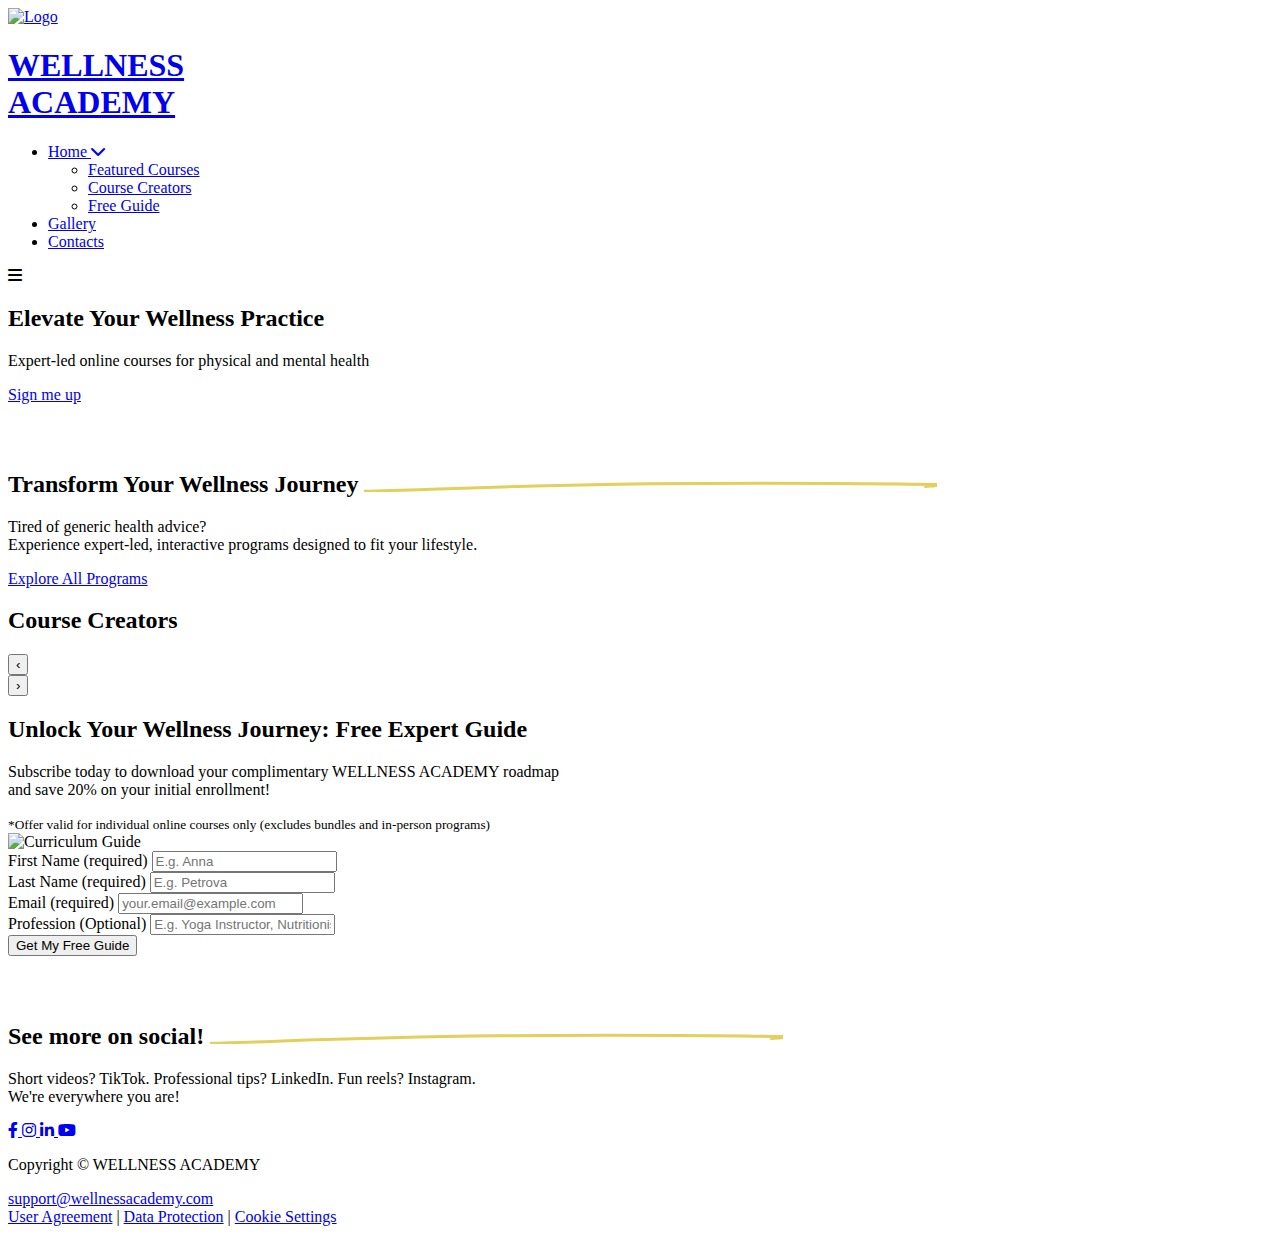
==== commit 20f2c617: "fix5" ====
--- a/index.html
+++ b/index.html
@@ -1,6 +1,7 @@
 <!doctype html>
 <html lang="en" class="page">
   <head>
+    <base href="/wellness-academy/" />
     <meta charset="UTF-8" />
     <meta name="viewport" content="width=device-width, initial-scale=1.0" />
     <title>WELLNESS ACADEMY</title>
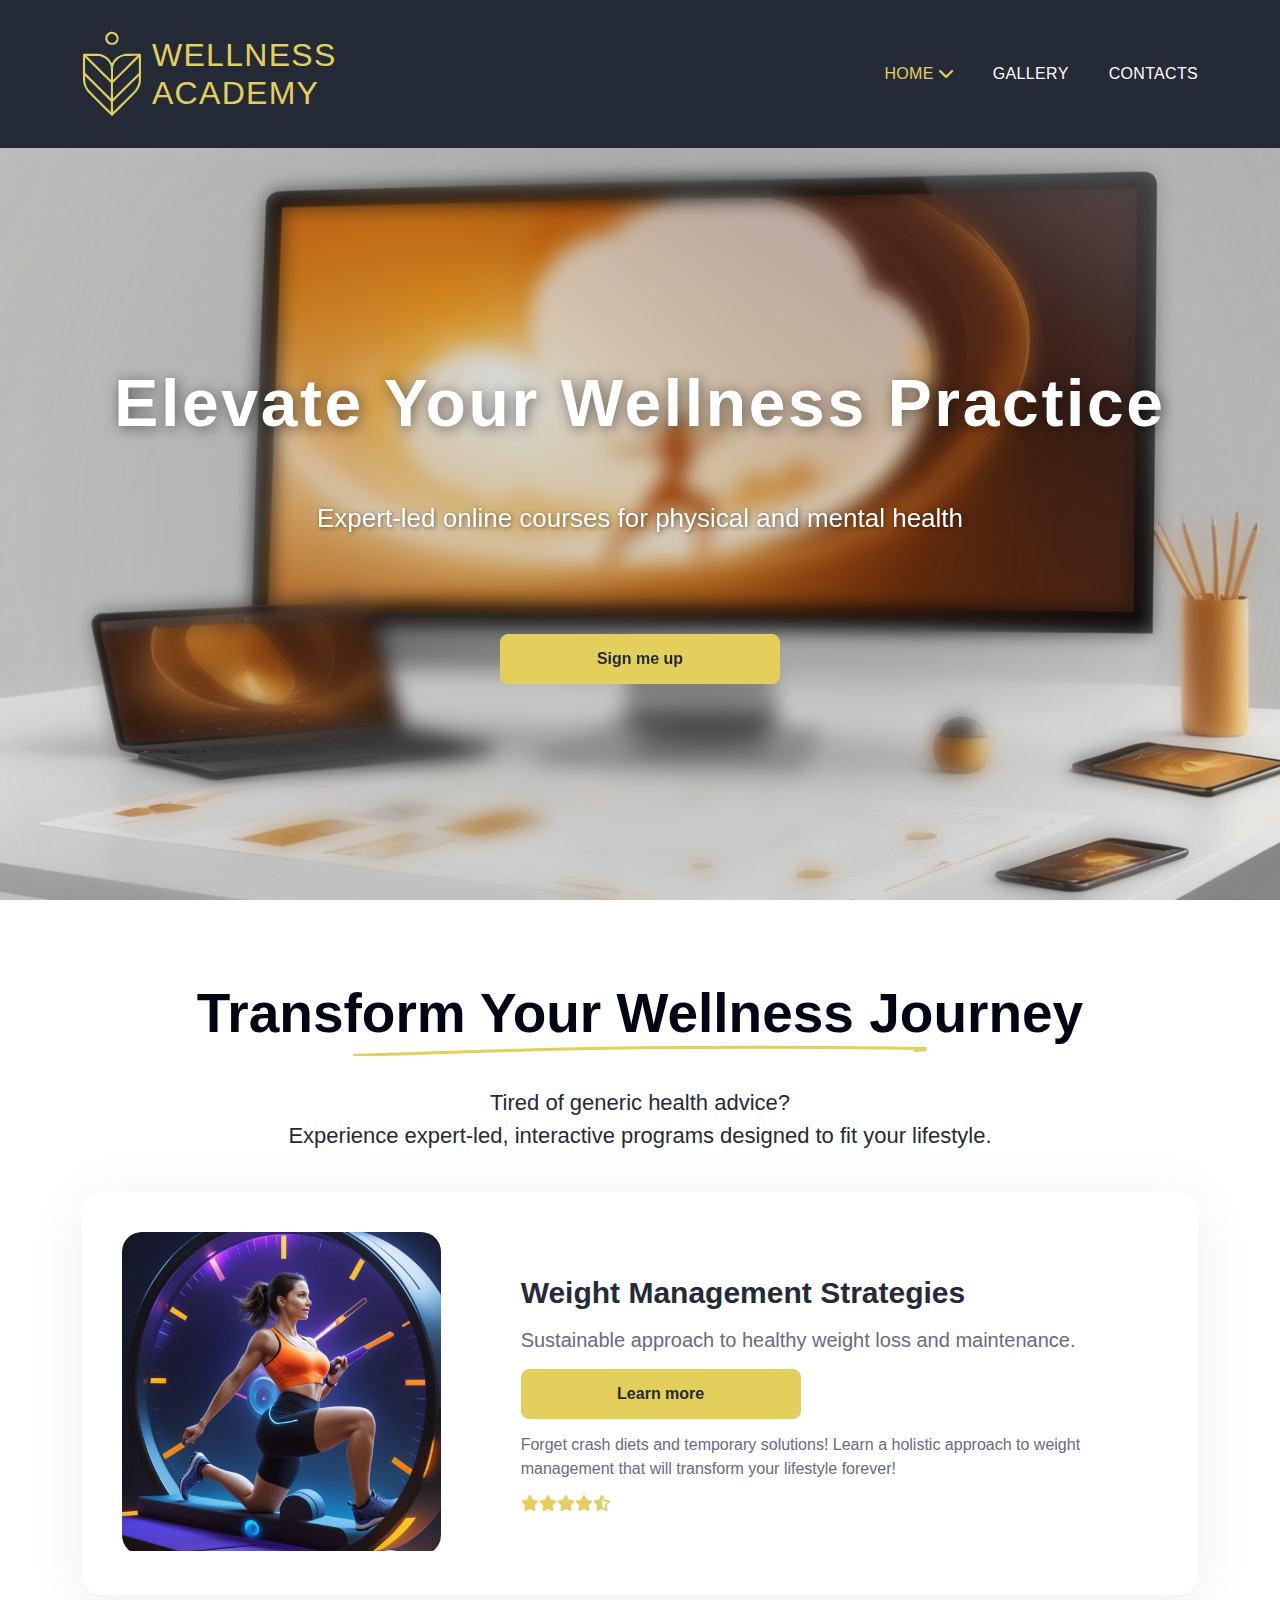
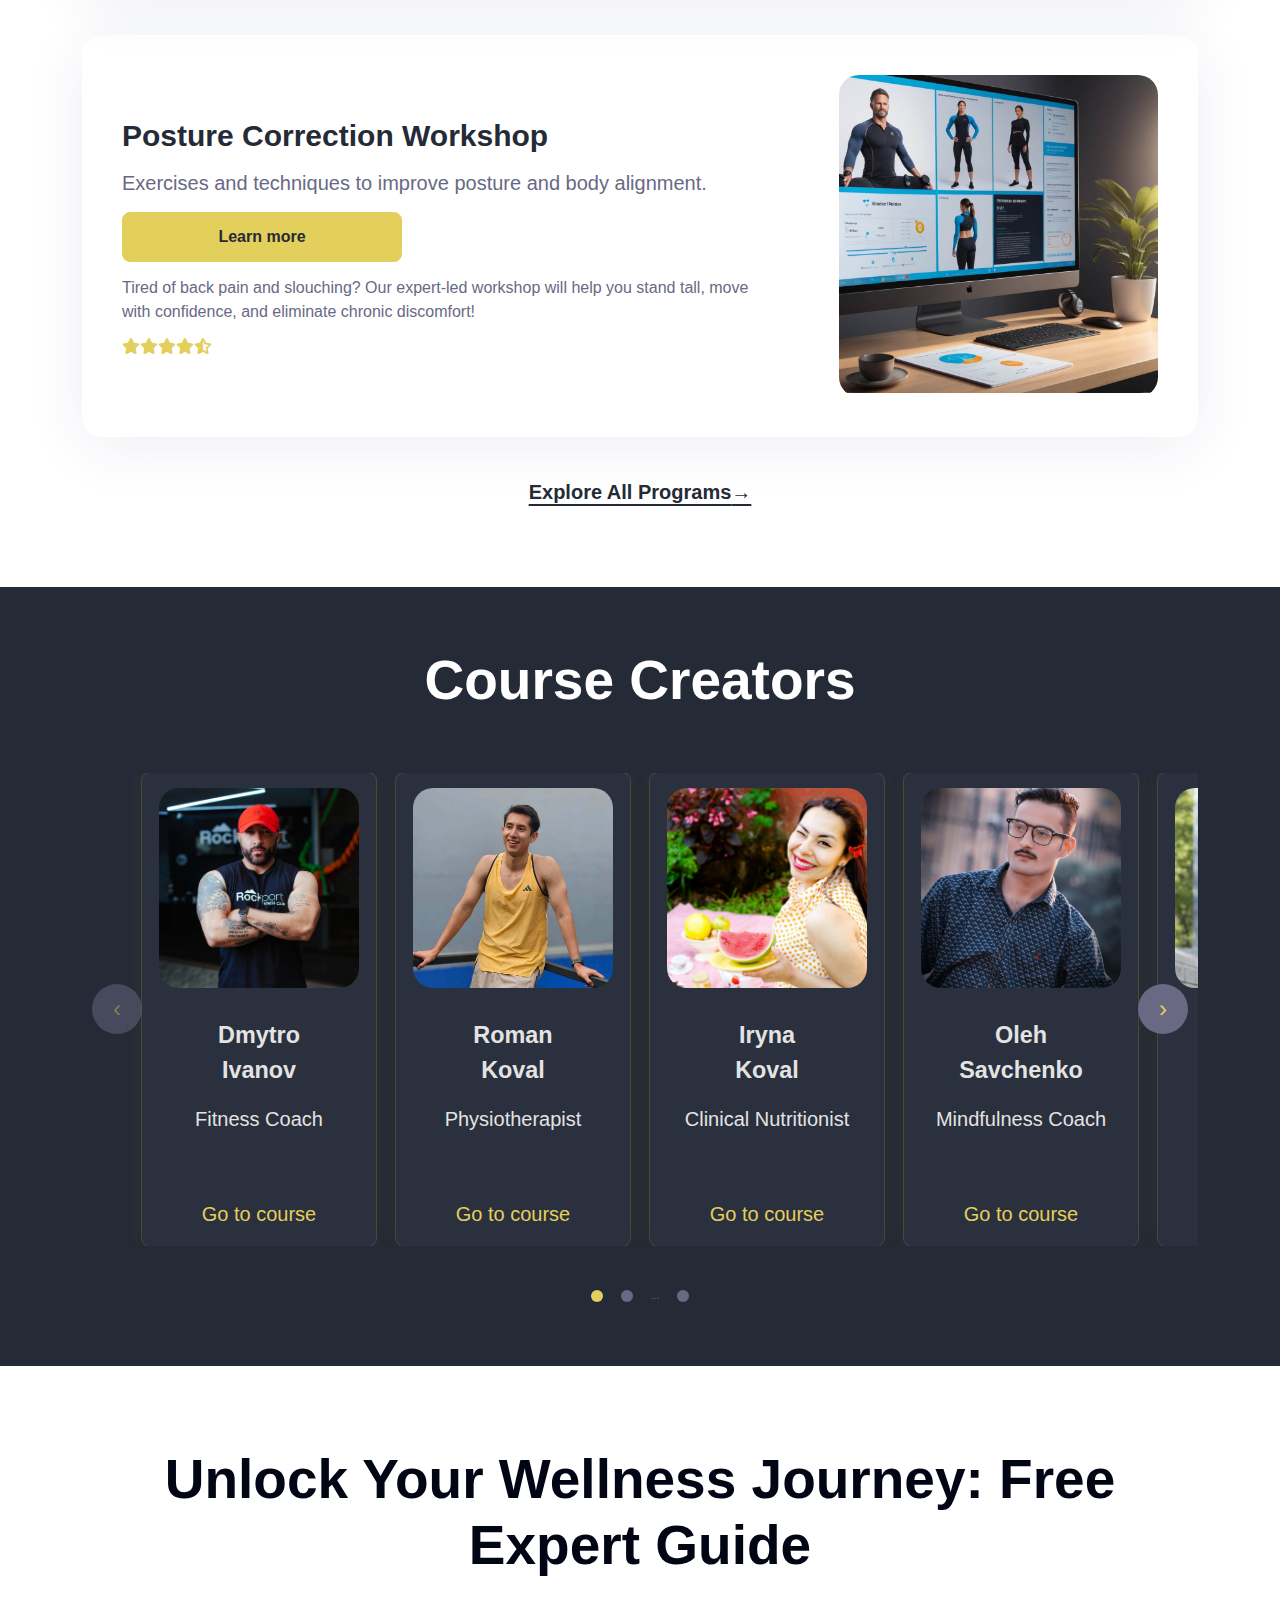
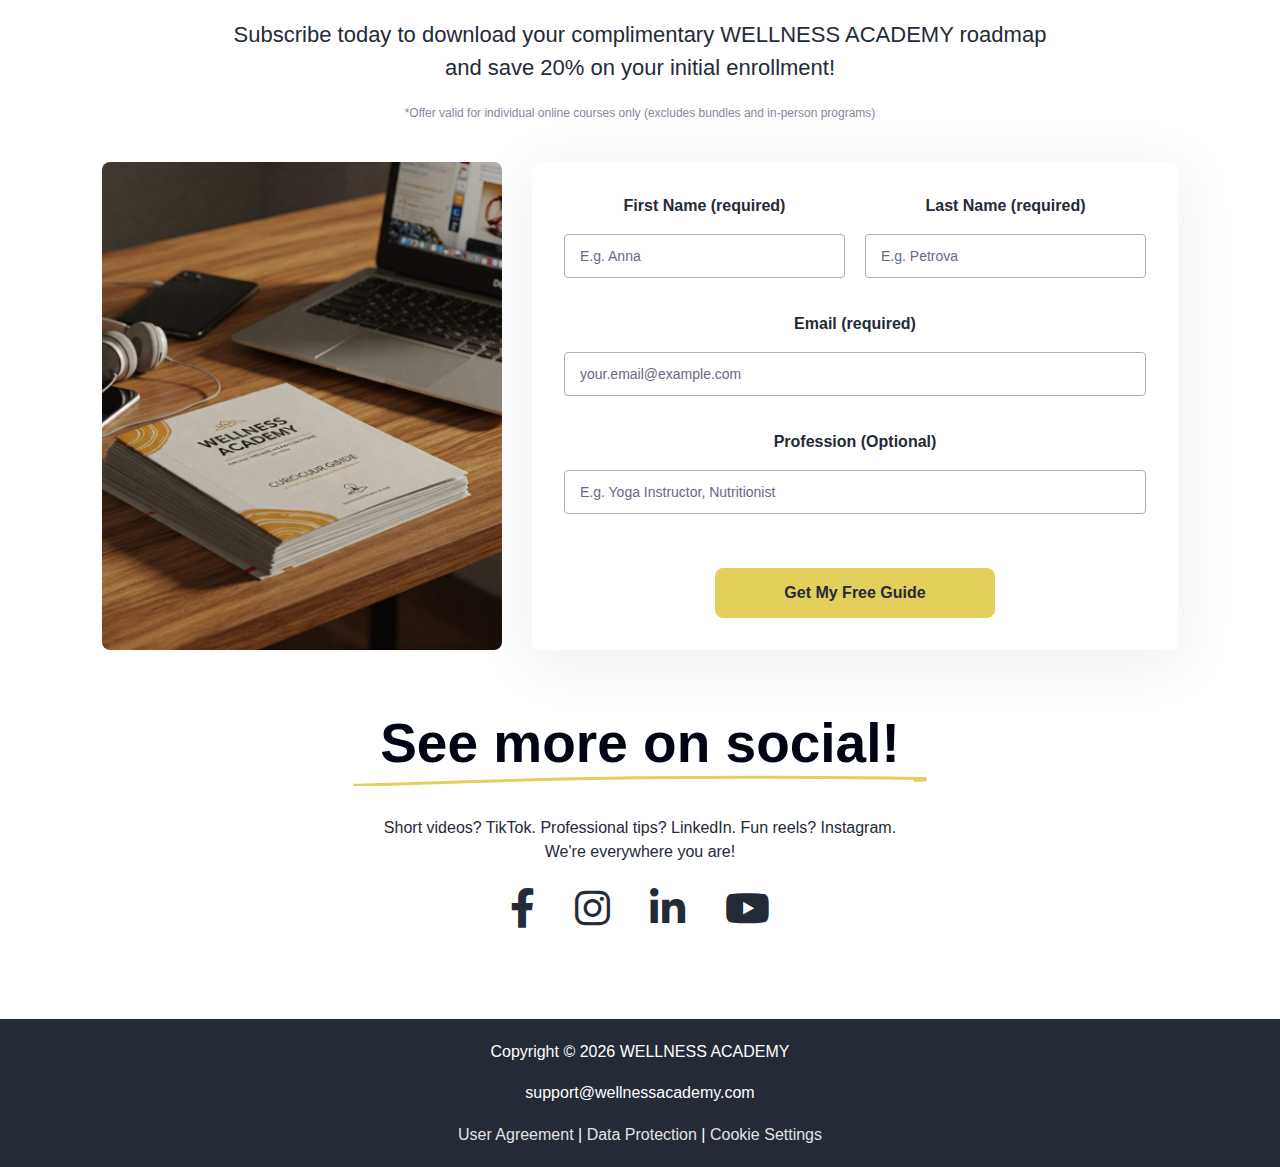
==== commit dff8efad: "1" ====
--- a/index.html
+++ b/index.html
@@ -1,7 +1,6 @@
 <!doctype html>
 <html lang="en" class="page">
   <head>
-    <base href="/wellness-academy/" />
     <meta charset="UTF-8" />
     <meta name="viewport" content="width=device-width, initial-scale=1.0" />
     <title>WELLNESS ACADEMY</title>
